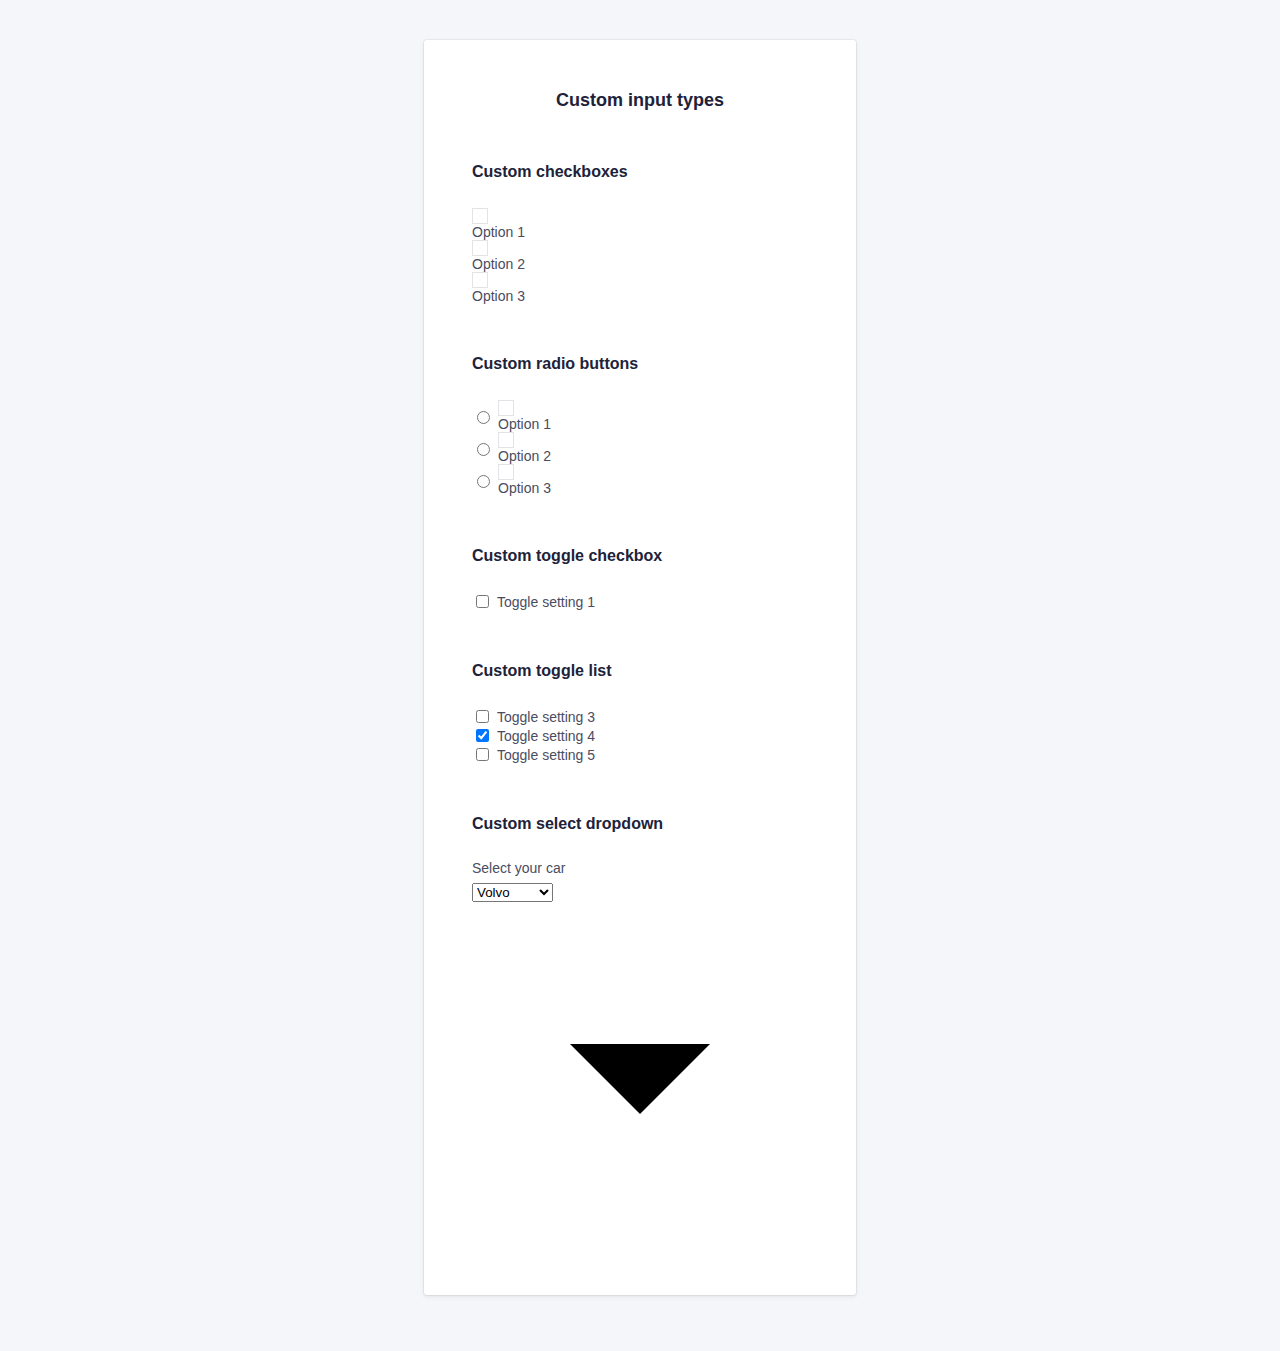
==== inputs.html @ 98e04f43 "gzr" ====
<!doctype html>
<html lang="en">
    <head>
        <meta charset="utf-8">
        <meta http-equiv="x-ua-compatible" content="ie=edge">
        <title>Blockport - Custom input types</title>
        <meta name="description" content="This is my HTML5 boilerplate.">
        <meta name="viewport" content="width=device-width, initial-scale=1.0">
        <meta name="msapplication-TileColor" content="#3385FF">
        <meta name="theme-color" content="#3385FF">

        <link rel="apple-touch-icon" sizes="180x180" href="apple-touch-icon.png">
        <link rel="icon" type="image/png" sizes="32x32" href="favicon-32x32.png">
        <link rel="icon" type="image/png" sizes="16x16" href="favicon-16x16.png">
        <link rel="manifest" href="site.webmanifest">
        <link rel="mask-icon" href="safari-pinned-tab.svg" color="#3385FF">

        <link rel="stylesheet" href="css/normalize.css">
        <link rel="stylesheet" href="css/screen.css">
        <script type="text/javascript">
            function togglePassword() {
                var passwordInput = document.querySelector(".js-password-input");

                if (passwordInput.type === "password") {
                    passwordInput.type = "text";
                } else {
                    passwordInput.type = "password";
                }
            }
        </script>
    </head>
    <body>
        <section class="o-row o-row--lg o-row--login o-row--beta">
            <div class="o-container u-max-width-xs">
                <form class="c-card" action="#">
                    <div class="c-card__body">
                        <h2 class="c-card__title">
                            Custom input types
                        </h2>
                        <div class="o-section">
                            <!-- Custom checkboxes -->
                            <h5>
                                Custom checkboxes
                            </h5>
                            <ul class="o-list c-option-list">
                                <li class="c-form-field c-form-field--option c-option-list__item">
                                    <input class=" o-hide-accessible c-option c-option--hidden" type="checkbox" id="checkbox1" checked>
                                    <label class="c-label c-label--option c-custom-option" for="checkbox1">
                                        <span class="c-custom-option__fake-input c-custom-option__fake-input--checkbox">
                                            <svg class="c-custom-option__symbol" xmlns="http://www.w3.org/2000/svg" viewBox="0 0 9 6.75">
                                                <path d="M4.75,9.5a1,1,0,0,1-.707-.293l-2.25-2.25A1,1,0,1,1,3.207,5.543L4.75,7.086,8.793,3.043a1,1,0,0,1,1.414,1.414l-4.75,4.75A1,1,0,0,1,4.75,9.5" transform="translate(-1.5 -2.75)"/>
                                            </svg>
                                        </span>
                                        Option 1
                                    </label>
                                </li>
                                <li class="c-form-field c-form-field--option c-option-list__item">
                                    <input class="o-hide-accessible c-option c-option--hidden" type="checkbox" id="checkbox2">
                                    <label class="c-label c-label--option c-custom-option" for="checkbox2">
                                        <span class="c-custom-option__fake-input c-custom-option__fake-input--checkbox">
                                            <svg class="c-custom-option__symbol" xmlns="http://www.w3.org/2000/svg" viewBox="0 0 9 6.75">
                                                <path d="M4.75,9.5a1,1,0,0,1-.707-.293l-2.25-2.25A1,1,0,1,1,3.207,5.543L4.75,7.086,8.793,3.043a1,1,0,0,1,1.414,1.414l-4.75,4.75A1,1,0,0,1,4.75,9.5" transform="translate(-1.5 -2.75)"/>
                                            </svg>
                                        </span>
                                        Option 2
                                    </label>
                                </li>
                                <li class="c-form-field c-form-field--option c-option-list__item">
                                    <input class="o-hide-accessible c-option c-option--hidden" type="checkbox" id="checkbox3">
                                    <label class="c-label c-label--option c-custom-option" for="checkbox3">
                                        <span class="c-custom-option__fake-input c-custom-option__fake-input--checkbox">
                                            <svg class="c-custom-option__symbol" xmlns="http://www.w3.org/2000/svg" viewBox="0 0 9 6.75">
                                                <path d="M4.75,9.5a1,1,0,0,1-.707-.293l-2.25-2.25A1,1,0,1,1,3.207,5.543L4.75,7.086,8.793,3.043a1,1,0,0,1,1.414,1.414l-4.75,4.75A1,1,0,0,1,4.75,9.5" transform="translate(-1.5 -2.75)"/>
                                            </svg>
                                        </span>
                                        Option 3
                                    </label>
                                </li>
                            </ul>
                        </div>
                        <div class="o-section">
                            <!-- Custom radio buttons -->
                            <h5>
                                Custom radio buttons
                            </h5>
                            <ul class="o-list c-option-list">
                                <li class="c-form-field c-form-field--option c-option-list__item">
                                    <input class="c-option c-option--hidden" type="radio" name="radios" id="radio1">
                                    <label class="c-label c-label--option c-custom-option" for="radio1">
                                        <span class="c-custom-option__fake-input c-custom-option__fake-input--radio">
                                            <span class="c-custom-option__symbol"></span>
                                        </span>
                                        Option 1
                                    </label>
                                </li>
                                <li class="c-form-field c-form-field--option c-option-list__item">
                                    <input class="c-option c-option--hidden" type="radio" name="radios" id="radio2">
                                    <label class="c-label c-label--option c-custom-option" for="radio2">
                                        <span class="c-custom-option__fake-input c-custom-option__fake-input--radio">
                                            <span class="c-custom-option__symbol"></span>
                                        </span>
                                        Option 2
                                    </label>
                                </li>
                                <li class="c-form-field c-form-field--option c-option-list__item">
                                    <input class="c-option c-option--hidden" type="radio" name="radios" id="radio3">
                                    <label class="c-label c-label--option c-custom-option" for="radio3">
                                        <span class="c-custom-option__fake-input c-custom-option__fake-input--radio">
                                            <span class="c-custom-option__symbol"></span>
                                        </span>
                                        Option 3
                                    </label>
                                </li>
                            </ul>
                        </div>
                        <div class="o-section">
                            <!-- Custom toggle checkboxes -->
                            <h5>
                                Custom toggle checkbox
                            </h5>
                            <p class="c-form-field c-form-field--option">
                                <input class="c-option c-option--hidden" type="checkbox" id="toggle1">
                                <label class="c-label c-label--option c-custom-toggle" for="toggle1">
                                    <span class="c-custom-toggle__fake-input">
                                    </span>
                                    Toggle setting 1
                                </label>
                            </p>
                        </div>
                        <div class="o-section">
                            <h5>
                                Custom toggle list
                            </h5>
                            <ul class="o-list c-toggle-list">
                                <li class="c-form-field c-form-field--option c-toggle-list__item">
                                    <input class="c-option c-option--hidden" type="checkbox" id="toggle3">
                                    <label class="c-label c-label--option c-custom-toggle c-custom-toggle--inverted" for="toggle3">
                                        <span class="c-custom-toggle__fake-input">
                                        </span>
                                        Toggle setting 3
                                    </label>
                                </li>
                                <li class="c-form-field c-form-field--option c-toggle-list__item">
                                    <input class="c-option c-option--hidden" type="checkbox" id="toggle4" checked>
                                    <label class="c-label c-label--option c-custom-toggle c-custom-toggle--inverted" for="toggle4">
                                        <span class="c-custom-toggle__fake-input">
                                        </span>
                                        Toggle setting 4
                                    </label>
                                </li>
                                <li class="c-form-field c-form-field--option c-toggle-list__item">
                                    <input class="c-option c-option--hidden" type="checkbox" id="toggle5">
                                    <label class="c-label c-label--option c-custom-toggle c-custom-toggle--inverted" for="toggle5">
                                        <span class="c-custom-toggle__fake-input">
                                        </span>
                                        Toggle setting 5
                                    </label>
                                </li>
                            </ul>
                        </div>
                        <div class="o-section">
                            <!-- Custom select -->
                            <h5>
                                Custom select dropdown
                            </h5>
                            <p class="c-form-field">
                                <label class="c-label" for="select1">
                                    Select your car
                                </label>
                                <span class="c-custom-select">
                                    <select class="c-custom-select__input" class="" name="select1" id="select1">
                                        <option value="volvo">Volvo</option>
                                        <option value="saab">Saab</option>
                                        <option value="mercedes">Mercedes</option>
                                        <option value="audi">Audi</option>
                                    </select>
                                    <svg class="c-custom-select__symbol" xmlns="http://www.w3.org/2000/svg" viewBox="0 0 24 24">
                                        <path d="M7,10l5,5,5-5Z"/>
                                    </svg>
                                </span>
                            </p>
                        </div>
                    </div>
                </form>
            </div>
        </section>
    </body>
</html>
---- css/screen.css ----
/*------------------------------------*\
#FONTS
\*------------------------------------*/

@font-face {
  font-family: 'Inter Web';
  font-weight: 400;
  src: url('../fonts/Inter-Regular.woff2') format('woff2');
}

@font-face {
  font-family: 'Inter Web';
  font-weight: 600;
  src: url('../fonts/Inter-SemiBold.woff2') format('woff2');
}

/*------------------------------------*\
#Variables
\*------------------------------------*/

:root {
  /* colors */
  --global-color-alpha-light: #4f95ff;
  --global-color-alpha: #3385ff;
  --global-color-alpha-dark: #2e77e6;
  --global-color-alpha-x-dark: #1b4186;
  --global-color-alpha-transparent: #3385ffbf;
  --global-color-alpha-x-transparent: #3385ff4d;

  --global-color-neutral-xxxx-light: #f5f6fa;
  --global-color-neutral-xxx-light: #e2e3e7;
  --global-color-neutral-xx-light: #caccd4;
  --global-color-neutral-x-light: #b5b6c0;
  --global-color-neutral-light: #a0a1ad;
  --global-color-neutral: #8b8c9a;
  --global-color-neutral-dark: #757787;
  --global-color-neutral-x-dark: #606274;
  --global-color-neutral-xx-dark: #4b4c60;
  --global-color-neutral-xxx-dark: #35374d;
  --global-color-neutral-xxxx-dark: #20223a;

  /* global input styles*/
  --global-input-backgroundColor: White;
  --global-input-color: var(--global-color-neutral-xxxx-dark);
  --global-input-borderColor: var(--global-color-neutral-xxx-light);
  --global-input-hover-borderColor: var(--global-color-neutral-xx-light);
  --global-input-focus-borderColor: var(--global-color-alpha);
  --global-input-focus-boxShadow: 0 0 0 3px var(--global-color-alpha-x-transparent);

  /* border stuff */
  --global-borderRadius: 3px;
  --global-borderWidth: 1px;

  /* transitions */
  --global-transitionTiming-alpha: 0.1s ease-out;

  /* Baseline settings */
  --global-baseline: 8px;
  --global-whitespace: calc(var(--global-baseline) * 3); /* = 24px */

  --global-whitespace-xs: calc(var(--global-baseline) / 2); /* = 4px */
  --global-whitespace-sm: calc(var(--global-baseline) * 1); /*  = 8px */
  --global-whitespace-md: calc(var(--global-baseline) * 2); /*  = 16px */
  --global-whitespace-lg: calc(var(--global-baseline) * 4); /*  = 32px */
  --global-whitespace-xl: calc(var(--global-whitespace) * 2); /*  = 48px */
  --global-whitespace-xxl: calc(var(--global-whitespace) * 3); /*  = 72px */
}

/*------------------------------------*\
#GENERIC
\*------------------------------------*/

/*
    Generic: Page
    ---
    Global page styles + universal box-sizing:
*/

html {
  font-size: 16px;
  line-height: 1.5;
  font-family: 'Inter Web', Helvetica, arial, sans-serif;
  color: var(--global-color-neutral-xxxx-dark);
  background-color: var(--global-color-neutral-xxxx-light);
  box-sizing: border-box;
  -webkit-font-smoothing: antialiased;
  -moz-osx-font-smoothing: grayscale;
}

*,
*:before,
*:after {
  box-sizing: inherit;
}

/*
* Remove text-shadow in selection highlight:
* https://twitter.com/miketaylr/status/12228805301
*
* Customize the background color to match your design.
*/

::-moz-selection {
  background: var(--global-color-alpha);
  color: white;
  text-shadow: none;
}

::selection {
  background: var(--global-color-alpha);
  color: white;
  text-shadow: none;
}

/*------------------------------------*\
#Elements
\*------------------------------------*/

/*
Elements: Images
---
Default markup for images to make them responsive
*/

img {
  max-width: 100%;
  vertical-align: top;
}

/*
    Elements: typography
    ---
    Default markup for typographic elements
*/

h1,
h2,
h3 {
  font-weight: 700;
}

h1 {
  font-size: 36px;
  line-height: calc(var(--global-baseline) * 6);
  margin: 0 0 var(--global-whitespace);
}

h2 {
  font-size: 32px;
  line-height: calc(var(--global-baseline) * 5);
  margin: 0 0 var(--global-whitespace);
}

h3 {
  font-size: 26px;
  line-height: calc(var(--global-baseline) * 4);
  margin: 0 0 var(--global-whitespace);
}

h4,
h5,
h6 {
  font-size: 16px;
  font-weight: 600;
  line-height: calc(var(--global-baseline) * 3);
  margin: 0 0 var(--global-whitespace);
}

p,
ol,
ul,
dl,
table,
address,
figure {
  margin: 0 0 var(--global-whitespace);
}

ul,
ol {
  padding-left: var(--global-whitespace);
}

li ul,
li ol {
  margin-bottom: 0;
}

blockquote {
  font-style: normal;
  font-size: 23px;
  line-height: calc(var(--global-baseline) * 6);
  margin: 0 0 var(--global-whitespace);
}

blockquote * {
  font-size: inherit;
  line-height: inherit;
}

figcaption {
  font-weight: 400;
  font-size: 12px;
  line-height: calc(var(--global-baseline) * 2);
  margin-top: var(--global-whitespace-xxs);
}

hr {
  border: 0;
  height: var(--global-borderWidth);
  background: LightGrey;
  margin: 0 0 var(--global-whitespace);
}

a,
a:visited {
  transition: all var(--global-transitionTiming-alpha);
  color: var(--global-color-alpha);
  outline-color: var(--global-link-BoxShadowColor);
  outline-width: medium;
  outline-offset: 2px;
}

a:hover,
a:focus {
  color: var(--global-color-alpha-light);
}

a:active {
  color: var(--global-color-alpha-dark);
}

label,
input {
  display: block;
}

input::placeholder {
  color: var(--global-color-neutral-x-light);
}

/*------------------------------------*\
#OBJECTS
\*------------------------------------*/

/*
    Objects: Row
    ---
    Creates a horizontal row that stretches the viewport and adds padding around children
*/

.o-row {
  position: relative;
  padding: var(--global-whitespace) var(--global-whitespace) 0;
}

.o-row--login {
  min-height: 100vh;
  display: -webkit-flex;
  display: -ms-flex;
  display: flex;
  -ms-align-items: center;
  align-items: center;
}

/* size modifiers */

.o-row--lg {
  padding-top: var(--global-whitespace-lg);
  padding-bottom: var(--global-whitespace);
}

@media (min-width: 768px) {
  .o-row {
    padding-left: var(--global-whitespace-lg);
    padding-right: var(--global-whitespace-lg);
  }
}

/*
    Objects: Container
    ---
    Creates a horizontal container that sets de global max-width
*/

.o-container {
  margin-left: auto;
  margin-right: auto;
  max-width: 79.5em; /* 79.5 * 16px = 1272 */
  width: 100%;
}

/*
    Objects: section
    ---
    Creates vertical whitespace between adjacent sections inside a row
*/

.o-section {
  position: relative;
}

.o-section + .o-section {
  padding-top: var(--global-whitespace);
}

@media (min-width: 768px) {
  .o-section--lg + .o-section--lg,
  .o-section--xl + .o-section--xl {
    padding-top: var(--global-whitespace-lg);
  }
}

@media (min-width: 992px) {
  .o-section--xl + .o-section--xl {
    padding-top: var(--global-whitespace-xxl);
  }
}

/*
    Objects: Layout
    ---
    The layout object provides us with a column-style layout system. This object
    contains the basic structural elements, but classes should be complemented
    with width utilities
*/

.o-layout {
  display: -webkit-flex;
  display: -ms-flexbox;
  display: flex;
  flex-wrap: wrap;
}

.o-layout__item {
  width: 100%;
}

/* gutter modifiers, these affect o-layout__item too */

.o-layout--gutter {
  margin: 0 -12px;
}

.o-layout--gutter > .o-layout__item {
  padding: 0 12px;
}

.o-layout--gutter-sm {
  margin: 0 -6px;
}

.o-layout--gutter-sm > .o-layout__item {
  padding: 0 6px;
}

.o-layout--gutter-lg {
  margin: 0 calc(var(--global-whitespace) * -1);
}

.o-layout--gutter-lg > .o-layout__item {
  padding: 0 var(--global-whitespace);
}

.o-layout--gutter-xl {
  margin: 0 calc(var(--global-whitespace-lg) * -1);
}

.o-layout--gutter-xl > .o-layout__item {
  padding: 0 var(--global-whitespace-lg);
}

/* reverse horizontal row modifier */

.o-layout--row-reverse {
  flex-direction: row-reverse;
}

/* Horizontal alignment modifiers*/

.o-layout--justify-start {
  justify-content: flex-start;
}

.o-layout--justify-end {
  justify-content: flex-end;
}

.o-layout--justify-center {
  justify-content: center;
}

.o-layout--justify-space-around {
  justify-content: space-around;
}

.o-layout--justify-space-evenly {
  justify-content: space-evenly;
}

.o-layout--justify-space-between {
  justify-content: space-between;
}

/* Vertical alignment modifiers */

.o-layout--align-start {
  align-items: flex-start;
}

.o-layout--align-end {
  align-items: flex-end;
}

.o-layout--align-center {
  align-items: center;
}

.o-layout--align-baseline {
  align-items: baseline;
}

/* Vertical alignment modifiers that only work if there is one than one flex item */

.o-layout--align-content-start {
  align-content: start;
}

.o-layout--align-content-end {
  align-content: end;
}

.o-layout--align-content-center {
  align-content: center;
}

.o-layout--align-content-space-around {
  align-content: space-around;
}

.o-layout--align-content-space-between {
  align-content: space-between;
}

/*
    Objects: List
    ---
    Small reusable object to remove default list styling from lists
*/

.o-list {
  list-style: none;
  padding: 0;
}

/*
    Object: Button reset
    ---
    Small button reset object
*/

.o-button-reset {
  border: none;
  margin: 0;
  padding: 0;
  width: auto;
  overflow: visible;
  background: transparent;

  /* inherit font & color from ancestor */
  color: inherit;
  font: inherit;

  /* Normalize `line-height`. Cannot be changed from `normal` in Firefox 4+. */
  line-height: normal;

  /* Corrects font smoothing for webkit */
  -webkit-font-smoothing: inherit;
  -moz-osx-font-smoothing: inherit;

  /* Corrects inability to style clickable `input` types in iOS */
  -webkit-appearance: none;
}

/*
    Object: Hide accessible
    ---
    Accessibly hide any element
*/

.o-hide-accessible {
  position: absolute;
  width: 1px;
  height: 1px;
  padding: 0;
  margin: -1px;
  overflow: hidden;
  clip: rect(0, 0, 0, 0);
  border: 0;
}

/*------------------------------------*\
#COMPONENTS
\*------------------------------------*/

/*
    Component: Logo
    ---
    Website main logo
*/

.c-logo {
  height: var(--global-whitespace);
  display: flex;
  align-items: center;
  justify-content: center;
  margin-bottom: var(--global-whitespace-lg);
}

.c-logo__symbol {
  height: 100%;
}

.c-logo__path--1 {
  fill: var(--global-color-neutral-xxxx-dark);
}

.c-logo__path--2 {
  fill: var(--global-color-alpha);
}

.c-logo__path--3 {
  fill: var(--color-alpha-x-dark);
}

/*
    Component: Card
    ---
    Card with box shadow
*/

.c-card {
  background-color: White;
  margin-bottom: var(--global-whitespace);
  border-radius: var(--global-borderRadius);
  box-shadow: 0 0 0 var(--global-borderWidth) rgba(0, 0, 0, 0.05), 0 2px 4px rgba(0, 0, 0, 0.075);
  overflow: hidden;
}

/* Add padding to child for more flexibility */
.c-card__body,
.c-card__footer {
  padding: var(--global-whitespace);
}

.c-card__footer {
  text-align: center;
  border-top: var(--global-borderWidth) solid var(--global-color-neutral-xxx-light);
}

.c-card__title {
  text-align: center;
  font-size: 18px;
  line-height: calc(var(--global-baseline) * 3);
  font-weight: 600;
}

/* This allows c-card__body and __footer to have equal padding everywhere */

.c-card__body > *:last-child,
.c-card__footer > *:last-child,
.c-card__body > *:last-child > *:last-child,
.c-card__footer > *:last-child > *:last-child {
  margin-bottom: 0;
}

@media (min-width: 27em) {
  .c-card__body {
    padding: var(--global-whitespace-xl);
  }

  .c-card__title {
    margin-bottom: var(--global-whitespace-xl);
  }
}

/*
    Component: Forms
    ---
    Everything form related here
*/

.c-form-field--option {
  display: -webkit-flex;
  display: -ms-flex;
  display: flex;
  -ms-align-items: center;
  align-items: center;
}

/*
    Component: Input
    ---
    Class to put on all input="text" like form inputs
*/

.c-input {
  -webkit-appearance: none;
  -moz-appearance: none;
  appearance: none;
  width: 100%;
  border: var(--global-borderWidth) solid var(--global-input-borderColor);
  border-radius: var(--global-borderRadius);
  color: var(--global-input-color);
  background-color: var(--global-input-backgroundColor);
  font-family: inherit;
  font-size: 16px;
  line-height: calc(var(--global-baseline) * 3);
  padding: calc(var(--global-baseline) * 1.5 - var(--global-borderWidth)) var(--global-whitespace-md);
  outline: none;
  transition: border var(--global-transition-timing-alpha);
}

.c-input:hover {
  border-color: var(--global-input-hover-borderColor);
}

.c-input:focus,
.c-input:active {
  border-color: var(--global-input-hover-borderColor);
  box-shadow: 0 0 0 3px var(--global-input-focus-boxShadow);
}

/* option input for checkboxes and radio buttons */

.c-option {
  margin-right: var(--global-whitespace-sm);
}

/*
    Component: Label
    ---
    Class to put on all form labels
*/

.c-label {
  margin-bottom: 0;
  font-size: 14px;
  padding-bottom: var(--global-whitespace-xs);
  line-height: calc(var(--global-baseline) * 2);
  color: var(--global-color-neutral-xx-dark);
}

.c-label--option {
  padding-bottom: 0;
}

/*
    Component: Button
    ---
    Class to put on form buttons or
*/

.c-button {
  font-size: 16px;
  font-weight: 700;
  border-radius: var(--global-borderRadius);
  border: var(--global-borderWidth) solid var(--global-color-alpha-dark);
  background-color: var(--global-color-alpha);
  color: #fff;
  padding: calc(var(--global-baseline) * 1.5 - var(--global-borderWidth)) var(--global-whitespace-md);
  line-height: calc(var(--global-baseline) * 3);
  width: 100%;
  outline: none;
  transition: all var(--global-transition-timing-alpha);
}

.c-button:hover {
  background-color: var(--global-color-alpha-light);
}

.c-button:focus {
  box-shadow: 0 0 0 3px var(--global-color-alpha-x-transparent);
}

.c-button:active {
  background-color: var(--global-color-alpha-dark);
  box-shadow: none;
}

.c-option--hidden:checked + .c-custom-option .c-custom-option__symbol {
}
.c-custom-option__fake-input {
  display: flex;
  height: calc(var(--global-baseline) * 2);
  width: calc(var(--global-baseline) * 2);
  border: var(--global-borderWidth) solid var(--global-input-borderColor);
  margin-right: var(--global-whitespace-sm);
}
.c-custom-option__fake-input--checkbox .c-custom-option__symbol {
  opacity: 0;
}
.c-custom-option__fake-input--radio .c-custom-option__symbol {
}

/*------------------------------------*\
#UTILITIES
\*------------------------------------*/

/*
    Utilities: color
    ---
    Utility classes to put specific colors onto elements
*/

.u-color-neutral {
  color: var(--global-color-neutral);
}

.u-color-neutral-dark {
  color: var(--global-color-neutral-dark);
}

/*
    Utilities: spacing
    ---
    Utility classes to put specific margins and paddings onto elements
*/

.u-pt-clear {
  padding-top: 0 !important;
}

.u-mb-clear {
  margin-bottom: 0 !important;
}

.u-mb-xs {
  margin-bottom: var(--global-whitespace-xs) !important;
}

.u-mb-sm {
  margin-bottom: var(--global-whitespace-sm) !important;
}

.u-mb-md {
  margin-bottom: var(--global-whitespace-md) !important;
}

.u-mb-lg {
  margin-bottom: var(--global-whitespace-lg) !important;
}

.u-mb-xl {
  margin-bottom: var(--global-whitespace-xl) !important;
}

.u-mb-xl {
  margin-bottom: var(--global-whitespace-xl) !important;
}

/*
    Utilities: max-width
    ---
    Utility classes to put specific max widths onto elements
*/

.u-max-width-xs {
  max-width: 27em !important;
}

.u-max-width-sm {
  max-width: 39em !important;
}

.u-max-width-md {
  max-width: 50em !important;
}

.u-max-width-lg {
  max-width: 63.5em !important;
}

.u-max-width-none {
  max-width: none !important;
}

/*
    Utilities: align
    ---
    Utility classes align text or components
*/

.u-align-text-center {
  text-align: center;
}

.u-align-center {
  margin: 0 auto;
}

/*
    Utilities: text
    Utility classes to create smaller or bigger test
*/

.u-text-sm {
  font-size: 14px;
}

/*
    Utility: Widths
    ---
    Utility classes to put specific widths onto elements
    Will be mostly used on o-layout__item
*/

.u-width-auto {
  width: auto !important;
}

.u-1-of-2 {
  width: 50% !important;
}

.u-1-of-3 {
  width: 33.3333333333% !important;
}

.u-2-of-3 {
  width: 66.6666666667% !important;
}

.u-1-of-4 {
  width: 25% !important;
}

.u-3-of-4 {
  width: 75% !important;
}

.u-1-of-5 {
  width: 20% !important;
}

.u-2-of-5 {
  width: 40% !important;
}

.u-3-of-5 {
  width: 60% !important;
}

.u-4-of-5 {
  width: 80% !important;
}

.u-1-of-6 {
  width: 16.6666666667% !important;
}

.u-5-of-6 {
  width: 83.3333333333% !important;
}

@media (min-width: 576px) {
  .u-1-of-2-bp1 {
    width: 50% !important;
  }
  .u-1-of-3-bp1 {
    width: 33.3333333333% !important;
  }
  .u-2-of-3-bp1 {
    width: 66.6666666667% !important;
  }
  .u-1-of-4-bp1 {
    width: 25% !important;
  }
  .u-3-of-4-bp1 {
    width: 75% !important;
  }
  .u-1-of-5-bp1 {
    width: 20% !important;
  }
  .u-2-of-5-bp1 {
    width: 40% !important;
  }
  .u-3-of-5-bp1 {
    width: 60% !important;
  }
  .u-4-of-5-bp1 {
    width: 80% !important;
  }
  .u-1-of-6-bp1 {
    width: 16.6666666667% !important;
  }
  .u-5-of-6-bp1 {
    width: 83.3333333333% !important;
  }
}

@media (min-width: 768px) {
  .u-1-of-2-bp2 {
    width: 50% !important;
  }
  .u-1-of-3-bp2 {
    width: 33.3333333333% !important;
  }
  .u-2-of-3-bp2 {
    width: 66.6666666667% !important;
  }
  .u-1-of-4-bp2 {
    width: 25% !important;
  }
  .u-3-of-4-bp2 {
    width: 75% !important;
  }
  .u-1-of-5-bp2 {
    width: 20% !important;
  }
  .u-2-of-5-bp2 {
    width: 40% !important;
  }
  .u-3-of-5-bp2 {
    width: 60% !important;
  }
  .u-4-of-5-bp2 {
    width: 80% !important;
  }
  .u-1-of-6-bp2 {
    width: 16.6666666667% !important;
  }
  .u-5-of-6-bp2 {
    width: 83.3333333333% !important;
  }
}

@media (min-width: 992px) {
  .u-1-of-2-bp3 {
    width: 50% !important;
  }
  .u-1-of-3-bp3 {
    width: 33.3333333333% !important;
  }
  .u-2-of-3-bp3 {
    width: 66.6666666667% !important;
  }
  .u-1-of-4-bp3 {
    width: 25% !important;
  }
  .u-3-of-4-bp3 {
    width: 75% !important;
  }
  .u-1-of-5-bp3 {
    width: 20% !important;
  }
  .u-2-of-5-bp3 {
    width: 40% !important;
  }
  .u-3-of-5-bp3 {
    width: 60% !important;
  }
  .u-4-of-5-bp3 {
    width: 80% !important;
  }
  .u-1-of-6-bp3 {
    width: 16.6666666667% !important;
  }
  .u-5-of-6-bp3 {
    width: 83.3333333333% !important;
  }
}

@media (min-width: 1200px) {
  .u-1-of-2-bp4 {
    width: 50% !important;
  }
  .u-1-of-3-bp4 {
    width: 33.3333333333% !important;
  }
  .u-2-of-3-bp4 {
    width: 66.6666666667% !important;
  }
  .u-1-of-4-bp4 {
    width: 25% !important;
  }
  .u-3-of-4-bp4 {
    width: 75% !important;
  }
  .u-1-of-5-bp4 {
    width: 20% !important;
  }
  .u-2-of-5-bp4 {
    width: 40% !important;
  }
  .u-3-of-5-bp4 {
    width: 60% !important;
  }
  .u-4-of-5-bp4 {
    width: 80% !important;
  }
  .u-1-of-6-bp4 {
    width: 16.6666666667% !important;
  }
  .u-5-of-6-bp4 {
    width: 83.3333333333% !important;
  }
}

/*------------------------------------*\
#MEDIA
\*------------------------------------*/

/*
    Media Queries
    ---
    EXAMPLE Media Queries for Responsive Design.
    These examples override the primary ('mobile first') styles.
    USE THEM INLINE!
*/

/* Extra small devices (portrait phones, less than 576px)
No media query since this is the default in mobile first design
*/

/* Small devices (landscape phones, 576px and up)
@media (min-width: 576px) {}
*/

/* Medium devices (tablets, 768px and up)
@media (min-width: 768px) {}
*/

/* Large devices (landscape tablets, desktops, 992px and up)
@media (min-width: 992px) {}
*/

/* Extra large devices (large desktops, 1200px and up)
@media (min-width: 1200px) {}
*/

/*
    Print styles.
    ---
    Inlined to avoid the additional HTTP request:
    http://www.phpied.com/delay-loading-your-print-css/
*/

@media print {
  *,
  *:before,
  *:after {
    background: transparent !important;
    color: #000 !important;
    /* Black prints faster:
        http://www.sanbeiji.com/archives/953 */
    box-shadow: none !important;
    text-shadow: none !important;
  }
  a,
  a:visited {
    text-decoration: underline;
  }
  a[href]:after {
    content: ' (' attr(href) ')';
  }
  abbr[title]:after {
    content: ' (' attr(title) ')';
  }
  /*
    * Don't show links that are fragment identifiers,
    * or use the `javascript:` pseudo protocol
    */
  a[href^='#']:after,
  a[href^='javascript:']:after {
    content: '';
  }
  pre {
    white-space: pre-wrap !important;
  }
  pre,
  blockquote {
    border: 1px solid #999;
    page-break-inside: avoid;
  }
  /*
    * Printing Tables:
    * http://css-discuss.incutio.com/wiki/Printing_Tables
    */
  thead {
    display: table-header-group;
  }
  tr,
  img {
    page-break-inside: avoid;
  }
  p,
  h2,
  h3 {
    orphans: 3;
    widows: 3;
  }
  h2,
  h3 {
    page-break-after: avoid;
  }
}
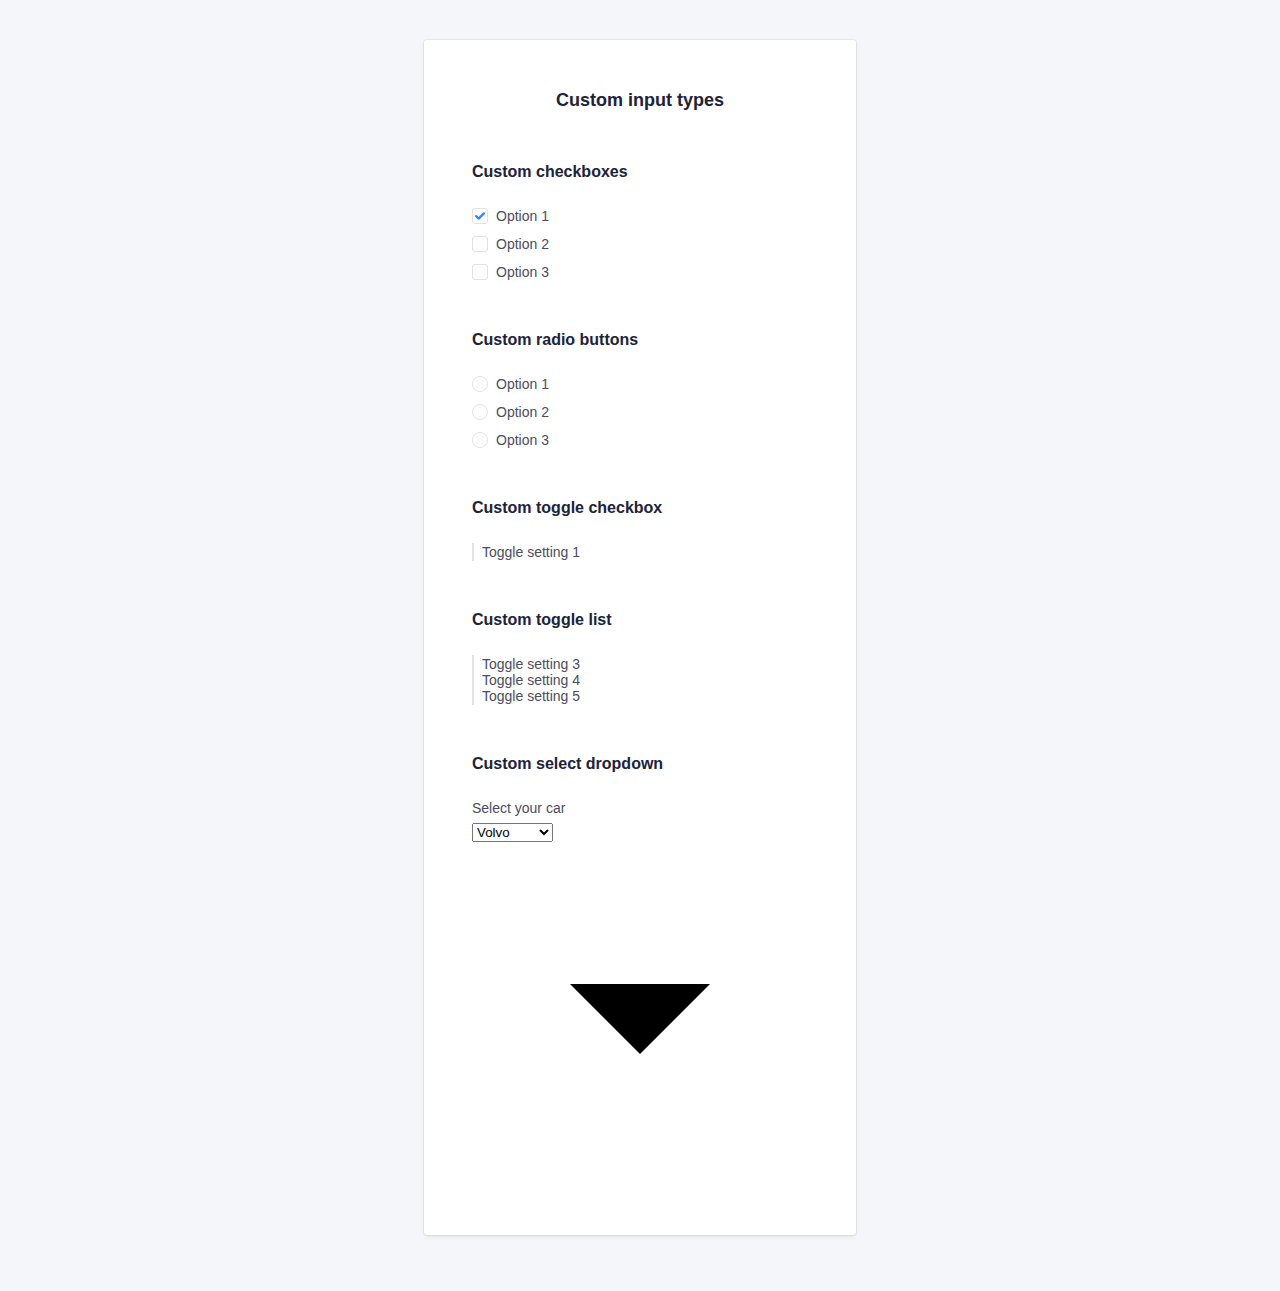
==== commit b3f942c5: "sdgn," ====
--- a/inputs.html
+++ b/inputs.html
@@ -85,7 +85,7 @@
                             </h5>
                             <ul class="o-list c-option-list">
                                 <li class="c-form-field c-form-field--option c-option-list__item">
-                                    <input class="c-option c-option--hidden" type="radio" name="radios" id="radio1">
+                                    <input class="o-hide-accessible c-option c-option--hidden" type="radio" name="radios" id="radio1">
                                     <label class="c-label c-label--option c-custom-option" for="radio1">
                                         <span class="c-custom-option__fake-input c-custom-option__fake-input--radio">
                                             <span class="c-custom-option__symbol"></span>
@@ -94,7 +94,7 @@
                                     </label>
                                 </li>
                                 <li class="c-form-field c-form-field--option c-option-list__item">
-                                    <input class="c-option c-option--hidden" type="radio" name="radios" id="radio2">
+                                    <input class="o-hide-accessible c-option c-option--hidden" type="radio" name="radios" id="radio2">
                                     <label class="c-label c-label--option c-custom-option" for="radio2">
                                         <span class="c-custom-option__fake-input c-custom-option__fake-input--radio">
                                             <span class="c-custom-option__symbol"></span>
@@ -103,7 +103,7 @@
                                     </label>
                                 </li>
                                 <li class="c-form-field c-form-field--option c-option-list__item">
-                                    <input class="c-option c-option--hidden" type="radio" name="radios" id="radio3">
+                                    <input class="o-hide-accessible c-option c-option--hidden" type="radio" name="radios" id="radio3">
                                     <label class="c-label c-label--option c-custom-option" for="radio3">
                                         <span class="c-custom-option__fake-input c-custom-option__fake-input--radio">
                                             <span class="c-custom-option__symbol"></span>
@@ -119,7 +119,7 @@
                                 Custom toggle checkbox
                             </h5>
                             <p class="c-form-field c-form-field--option">
-                                <input class="c-option c-option--hidden" type="checkbox" id="toggle1">
+                                <input class="o-hide-accessible  c-option c-option--hidden" type="checkbox" id="toggle1">
                                 <label class="c-label c-label--option c-custom-toggle" for="toggle1">
                                     <span class="c-custom-toggle__fake-input">
                                     </span>
@@ -133,7 +133,7 @@
                             </h5>
                             <ul class="o-list c-toggle-list">
                                 <li class="c-form-field c-form-field--option c-toggle-list__item">
-                                    <input class="c-option c-option--hidden" type="checkbox" id="toggle3">
+                                    <input class="o-hide-accessible c-option c-option--hidden" type="checkbox" id="toggle3">
                                     <label class="c-label c-label--option c-custom-toggle c-custom-toggle--inverted" for="toggle3">
                                         <span class="c-custom-toggle__fake-input">
                                         </span>
@@ -141,7 +141,7 @@
                                     </label>
                                 </li>
                                 <li class="c-form-field c-form-field--option c-toggle-list__item">
-                                    <input class="c-option c-option--hidden" type="checkbox" id="toggle4" checked>
+                                    <input class="o-hide-accessible c-option c-option--hidden" type="checkbox" id="toggle4" checked>
                                     <label class="c-label c-label--option c-custom-toggle c-custom-toggle--inverted" for="toggle4">
                                         <span class="c-custom-toggle__fake-input">
                                         </span>
@@ -149,7 +149,7 @@
                                     </label>
                                 </li>
                                 <li class="c-form-field c-form-field--option c-toggle-list__item">
-                                    <input class="c-option c-option--hidden" type="checkbox" id="toggle5">
+                                    <input class="o-hide-accessible c-option c-option--hidden" type="checkbox" id="toggle5">
                                     <label class="c-label c-label--option c-custom-toggle c-custom-toggle--inverted" for="toggle5">
                                         <span class="c-custom-toggle__fake-input">
                                         </span>
--- a/css/screen.css
+++ b/css/screen.css
@@ -655,6 +655,9 @@
   padding-bottom: 0;
 }
 
+.c-option-list__item {
+  margin-bottom: calc(var(--global-baseline)/2*3);
+}
 /*
     Component: Button
     ---
@@ -688,19 +691,63 @@
   box-shadow: none;
 }
 
-.c-option--hidden:checked + .c-custom-option .c-custom-option__symbol {
-}
+.c-custom-option {
+  display: flex;
+  align-items: center;
+}
+
 .c-custom-option__fake-input {
   display: flex;
+  align-items: center;
+  justify-content: center;
   height: calc(var(--global-baseline) * 2);
   width: calc(var(--global-baseline) * 2);
   border: var(--global-borderWidth) solid var(--global-input-borderColor);
   margin-right: var(--global-whitespace-sm);
+  transition: all var(--global-transitionTiming-alpha);
+}
+.c-custom-option__fake-input--checkbox {
+  border-radius: var(--global-borderRadius);
+}
+.c-custom-option__fake-input--radio {
+  border-radius: 100%;
 }
 .c-custom-option__fake-input--checkbox .c-custom-option__symbol {
+  /* opacity: 0; */
+  width: 10px;
+  height: 10px;
+  fill: var(--global-color-alpha);
+}
+
+.c-custom-option__fake-input--radio .c-custom-option__symbol {
+  /* opacity: 1; */
+  width: 6px;
+  height: 6px;
+  background-color: var(--global-color-alpha);
+  border-radius: 100%;
+}
+.c-custom-option__symbol {
   opacity: 0;
-}
-.c-custom-option__fake-input--radio .c-custom-option__symbol {
+  transform: scale(0.5);
+  transition: all var(--global-transitionTiming-alpha);
+}
+.c-option--hidden:checked + .c-custom-option .c-custom-option__symbol {
+  opacity: 1;
+  transform: none;
+}
+
+.c-option--hidden:focus + .c-custom-option .c-custom-option__fake-input,
+.c-option--hidden:active + .c-custom-option .c-custom-option__fake-input {
+  border-color: var(--global-input-borderColor);
+  box-shadow: var(--global-input-focus-boxShadow);
+}
+
+.c-custom-toggle__fake-input{
+    width: 48px;
+    height: 24px;
+    border: var(--global-borderWidth) solid var(--global-input-borderColor);
+    margin-right: var(--global-whitespace-sm);
+
 }
 
 /*------------------------------------*\
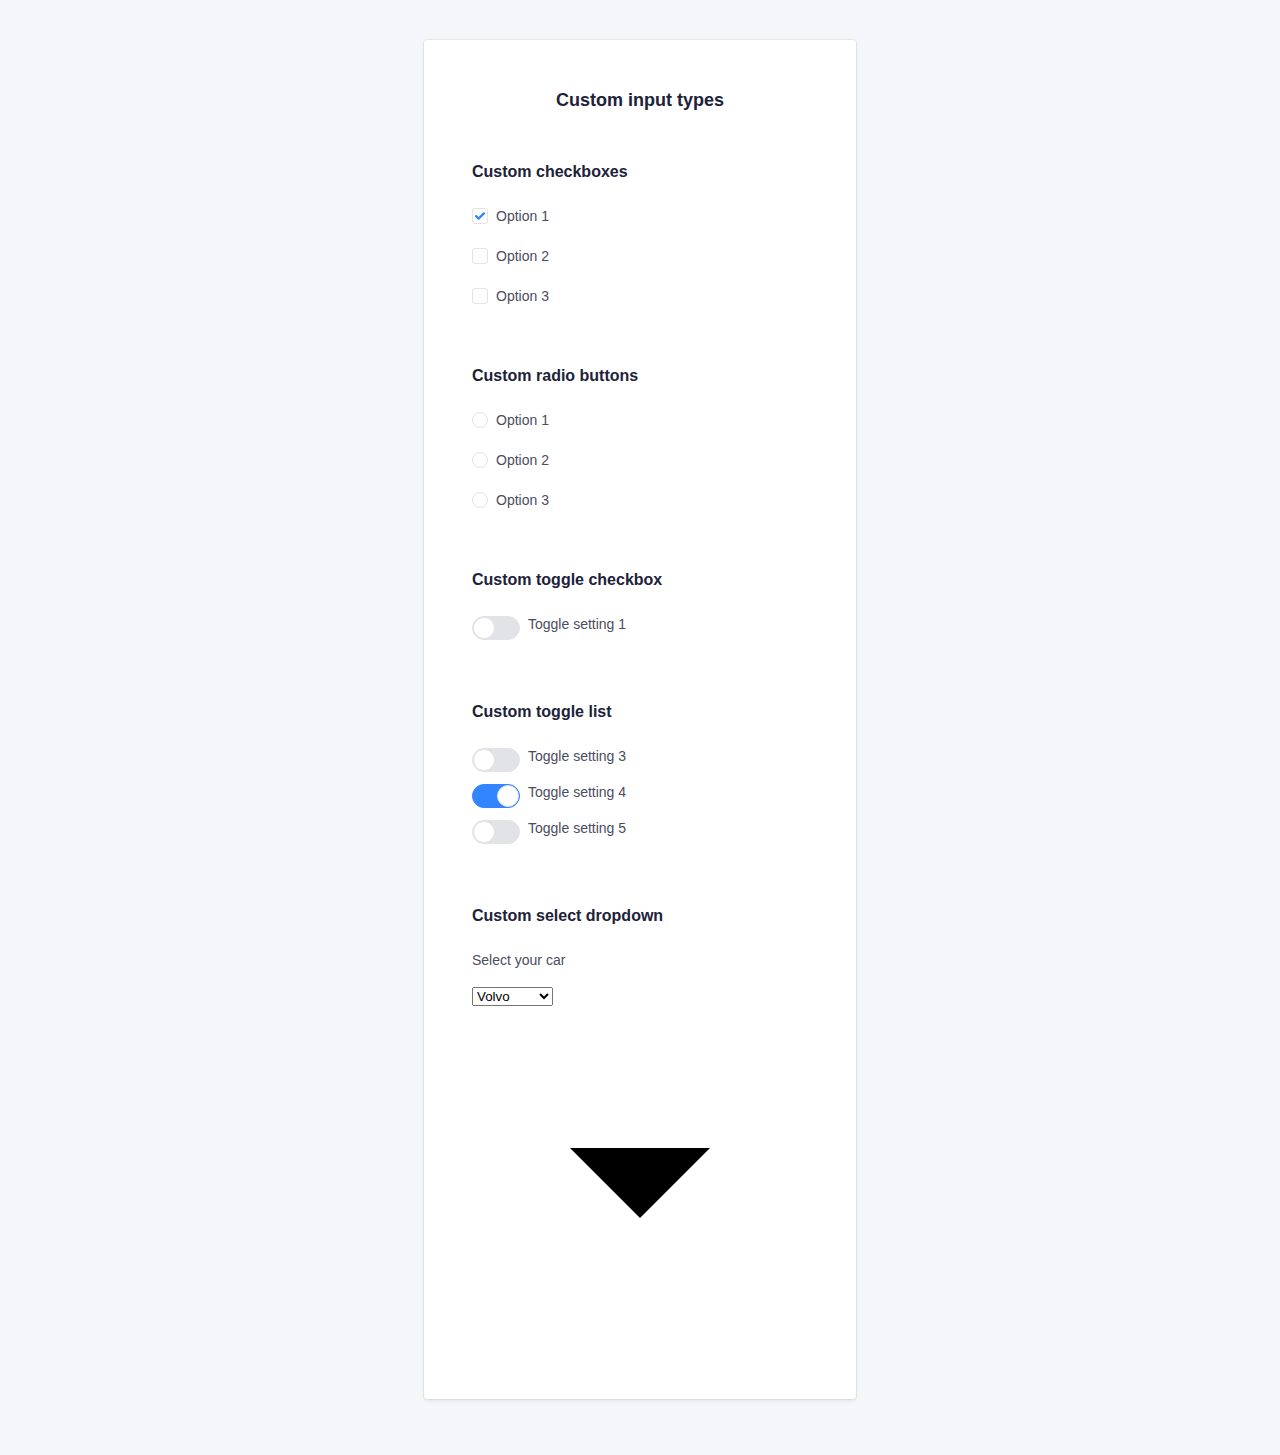
==== commit 57fe3c84: "azgn" ====
--- a/inputs.html
+++ b/inputs.html
@@ -121,7 +121,8 @@
                             <p class="c-form-field c-form-field--option">
                                 <input class="o-hide-accessible  c-option c-option--hidden" type="checkbox" id="toggle1">
                                 <label class="c-label c-label--option c-custom-toggle" for="toggle1">
-                                    <span class="c-custom-toggle__fake-input">
+                                    <span class="c-custom-toggle__fake-input"> 
+                                        
                                     </span>
                                     Toggle setting 1
                                 </label>
@@ -134,15 +135,16 @@
                             <ul class="o-list c-toggle-list">
                                 <li class="c-form-field c-form-field--option c-toggle-list__item">
                                     <input class="o-hide-accessible c-option c-option--hidden" type="checkbox" id="toggle3">
-                                    <label class="c-label c-label--option c-custom-toggle c-custom-toggle--inverted" for="toggle3">
+                                    <label class="c-label c-label--option c-custom-toggle c-custom-toggle--inverted " for="toggle3">
                                         <span class="c-custom-toggle__fake-input">
+                                            
                                         </span>
                                         Toggle setting 3
                                     </label>
                                 </li>
                                 <li class="c-form-field c-form-field--option c-toggle-list__item">
                                     <input class="o-hide-accessible c-option c-option--hidden" type="checkbox" id="toggle4" checked>
-                                    <label class="c-label c-label--option c-custom-toggle c-custom-toggle--inverted" for="toggle4">
+                                    <label class="c-label c-label--option c-custom-toggle c-custom-toggle--inverted " for="toggle4">
                                         <span class="c-custom-toggle__fake-input">
                                         </span>
                                         Toggle setting 4
@@ -150,7 +152,7 @@
                                 </li>
                                 <li class="c-form-field c-form-field--option c-toggle-list__item">
                                     <input class="o-hide-accessible c-option c-option--hidden" type="checkbox" id="toggle5">
-                                    <label class="c-label c-label--option c-custom-toggle c-custom-toggle--inverted" for="toggle5">
+                                    <label class="c-label c-label--option c-custom-toggle c-custom-toggle--inverted " for="toggle5">
                                         <span class="c-custom-toggle__fake-input">
                                         </span>
                                         Toggle setting 5
--- a/css/screen.css
+++ b/css/screen.css
@@ -649,6 +649,8 @@
   padding-bottom: var(--global-whitespace-xs);
   line-height: calc(var(--global-baseline) * 2);
   color: var(--global-color-neutral-xx-dark);
+  display: flex;
+  margin-bottom: calc(var(--global-baseline) / 2 * 3);
 }
 
 .c-label--option {
@@ -656,7 +658,7 @@
 }
 
 .c-option-list__item {
-  margin-bottom: calc(var(--global-baseline)/2*3);
+  margin-bottom: calc(var(--global-baseline) / 2 * 3);
 }
 /*
     Component: Button
@@ -742,15 +744,49 @@
   box-shadow: var(--global-input-focus-boxShadow);
 }
 
-.c-custom-toggle__fake-input{
-    width: 48px;
-    height: 24px;
-    border: var(--global-borderWidth) solid var(--global-input-borderColor);
-    margin-right: var(--global-whitespace-sm);
-
-}
-
-/*------------------------------------*\
+.c-custom-toggle__fake-input {
+  width: 48px;
+  height: 24px;
+  display: flex;
+  border-radius: 24px;
+  border: var(--global-borderWidth) solid var(--global-input-borderColor);
+  margin-right: var(--global-whitespace-sm);
+  transition: all var(--global-transitionTiming-alpha);
+  background-color: var(--global-color-neutral-xxx-light);
+  opacity: 1;
+}
+.c-custom-toggle__fake-input::after {
+  content: '';
+  width: 22px;
+  height: 22px;
+  border-radius: 22px;
+  display: block;
+  border: var(--global-borderWidth) solid var(--global-input-borderColor);
+  transition: all var(--global-transitionTiming-alpha);
+  background-color: white;
+}
+.c-custom-toggle__fake-input:hover {
+  border-color: var(--global-color-alpha);
+  box-shadow: var(--global-input-focus-boxShadow);
+}
+.c-option--hidden:checked + .c-custom-toggle .c-custom-toggle__fake-input {
+  border-color: var(--global-color-alpha);
+  background-color: var(--global-color-alpha);
+}
+
+.c-option--hidden:checked + .c-custom-toggle .c-custom-toggle__fake-input::after {
+  transform: translateX(24px);
+}
+
+.c-option--hidden:active + .c-custom-toggle .c-custom-toggle__fake-input::after {
+  width: 26px;
+}
+
+.c-option--hidden:active:checked + .c-custom-toggle .c-custom-toggle__fake-input::after {
+  margin-left: -4px;
+}
+
+/*----------------------------------*\
 #UTILITIES
 \*------------------------------------*/
 
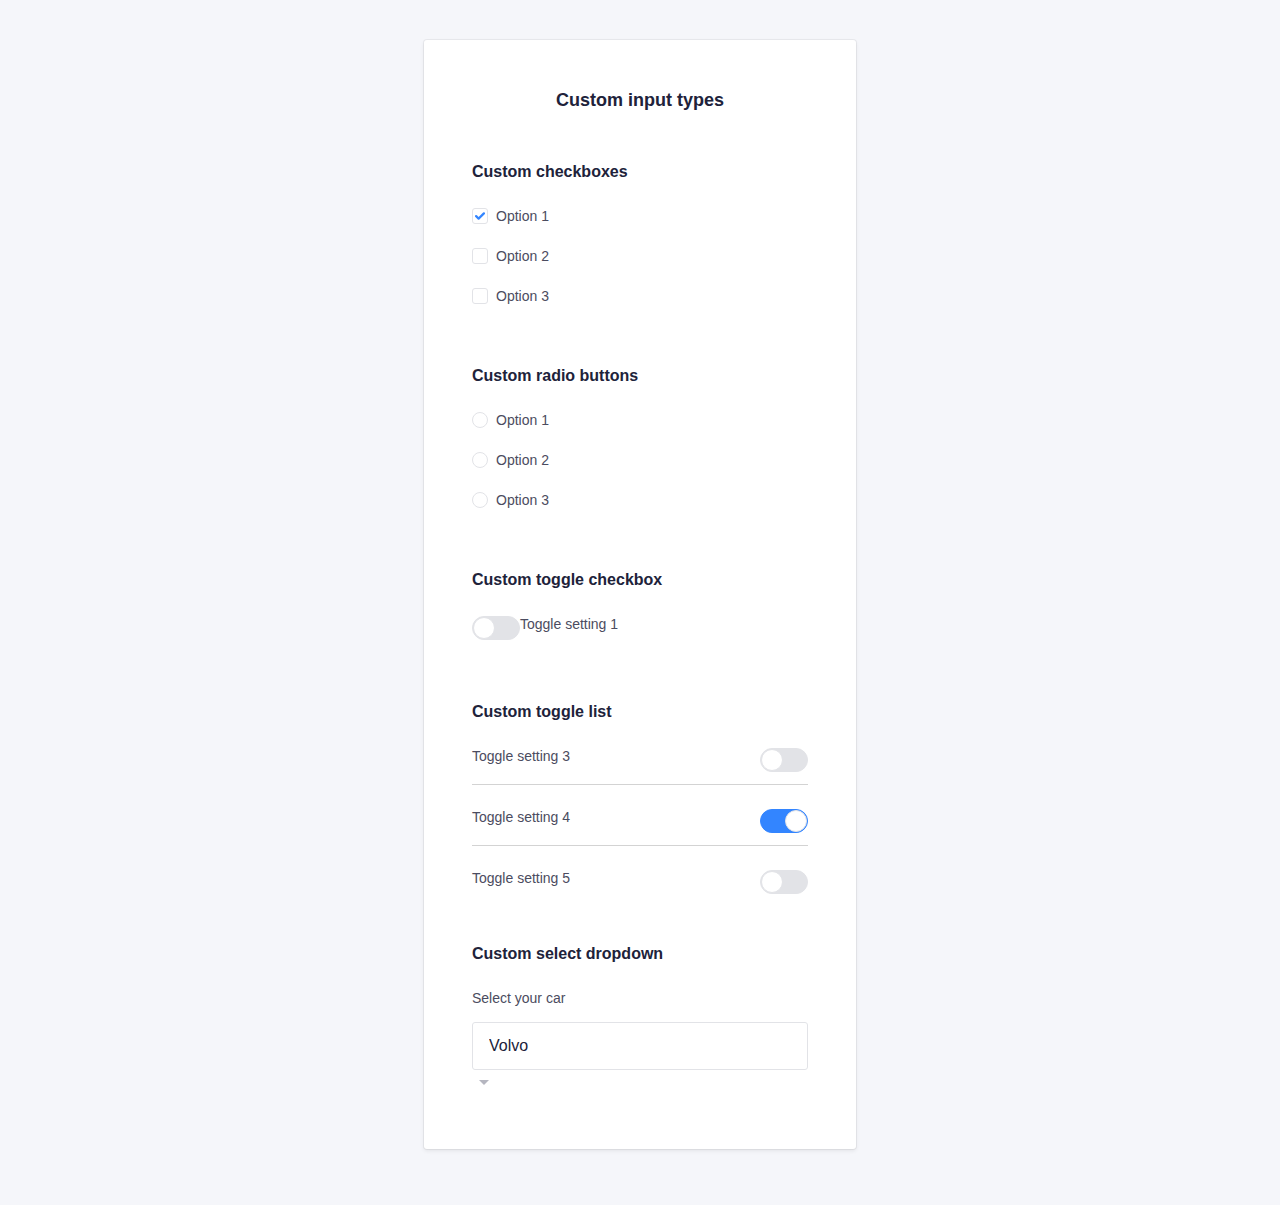
==== commit 8e54cde3: "gfhgj" ====
--- a/inputs.html
+++ b/inputs.html
@@ -128,31 +128,34 @@
                                 </label>
                             </p>
                         </div>
-                        <div class="o-section">
+                        <div class="o-section ">
                             <h5>
                                 Custom toggle list
                             </h5>
-                            <ul class="o-list c-toggle-list">
+                            <ul class="o-list c-option-list__item ">
                                 <li class="c-form-field c-form-field--option c-toggle-list__item">
-                                    <input class="o-hide-accessible c-option c-option--hidden" type="checkbox" id="toggle3">
-                                    <label class="c-label c-label--option c-custom-toggle c-custom-toggle--inverted " for="toggle3">
-                                        <span class="c-custom-toggle__fake-input">
+                                    <input class="o-hide-accessible c-option c-option--hidden " type="checkbox" id="toggle3">
+                                    <label class=" c-label c-label--option c-custom-toggle c-custom-toggle__label--inverted" for="toggle3">
+                                        <span class="c-custom-toggle__fake-input ">
                                             
                                         </span>
                                         Toggle setting 3
                                     </label>
+                                    
                                 </li>
+                                <hr>
                                 <li class="c-form-field c-form-field--option c-toggle-list__item">
                                     <input class="o-hide-accessible c-option c-option--hidden" type="checkbox" id="toggle4" checked>
-                                    <label class="c-label c-label--option c-custom-toggle c-custom-toggle--inverted " for="toggle4">
+                                    <label class="c-label c-label--option c-custom-toggle c-custom-toggle__label--inverted " for="toggle4">
                                         <span class="c-custom-toggle__fake-input">
                                         </span>
                                         Toggle setting 4
                                     </label>
                                 </li>
+                                <hr>
                                 <li class="c-form-field c-form-field--option c-toggle-list__item">
                                     <input class="o-hide-accessible c-option c-option--hidden" type="checkbox" id="toggle5">
-                                    <label class="c-label c-label--option c-custom-toggle c-custom-toggle--inverted " for="toggle5">
+                                    <label class="c-label c-label--option c-custom-toggle c-custom-toggle__label--inverted " for="toggle5">
                                         <span class="c-custom-toggle__fake-input">
                                         </span>
                                         Toggle setting 5
@@ -170,7 +173,7 @@
                                     Select your car
                                 </label>
                                 <span class="c-custom-select">
-                                    <select class="c-custom-select__input" class="" name="select1" id="select1">
+                                    <select class="c-input c-custom-select__input" class="" name="select1" id="select1">
                                         <option value="volvo">Volvo</option>
                                         <option value="saab">Saab</option>
                                         <option value="mercedes">Mercedes</option>
--- a/css/screen.css
+++ b/css/screen.css
@@ -753,14 +753,14 @@
   margin-right: var(--global-whitespace-sm);
   transition: all var(--global-transitionTiming-alpha);
   background-color: var(--global-color-neutral-xxx-light);
-  opacity: 1;
+  margin-right: 0px;
 }
 .c-custom-toggle__fake-input::after {
   content: '';
   width: 22px;
   height: 22px;
   border-radius: 22px;
-  display: block;
+  display: flex;
   border: var(--global-borderWidth) solid var(--global-input-borderColor);
   transition: all var(--global-transitionTiming-alpha);
   background-color: white;
@@ -784,6 +784,17 @@
 
 .c-option--hidden:active:checked + .c-custom-toggle .c-custom-toggle__fake-input::after {
   margin-left: -4px;
+}
+
+.c-custom-toggle__label--inverted {
+  flex-direction: row-reverse;
+  justify-content: space-between;
+  width: 100%;
+}
+.c-custom-select__symbol{
+  width: 24px;
+  height: 24px;
+  fill: #b5b6c0;
 }
 
 /*----------------------------------*\
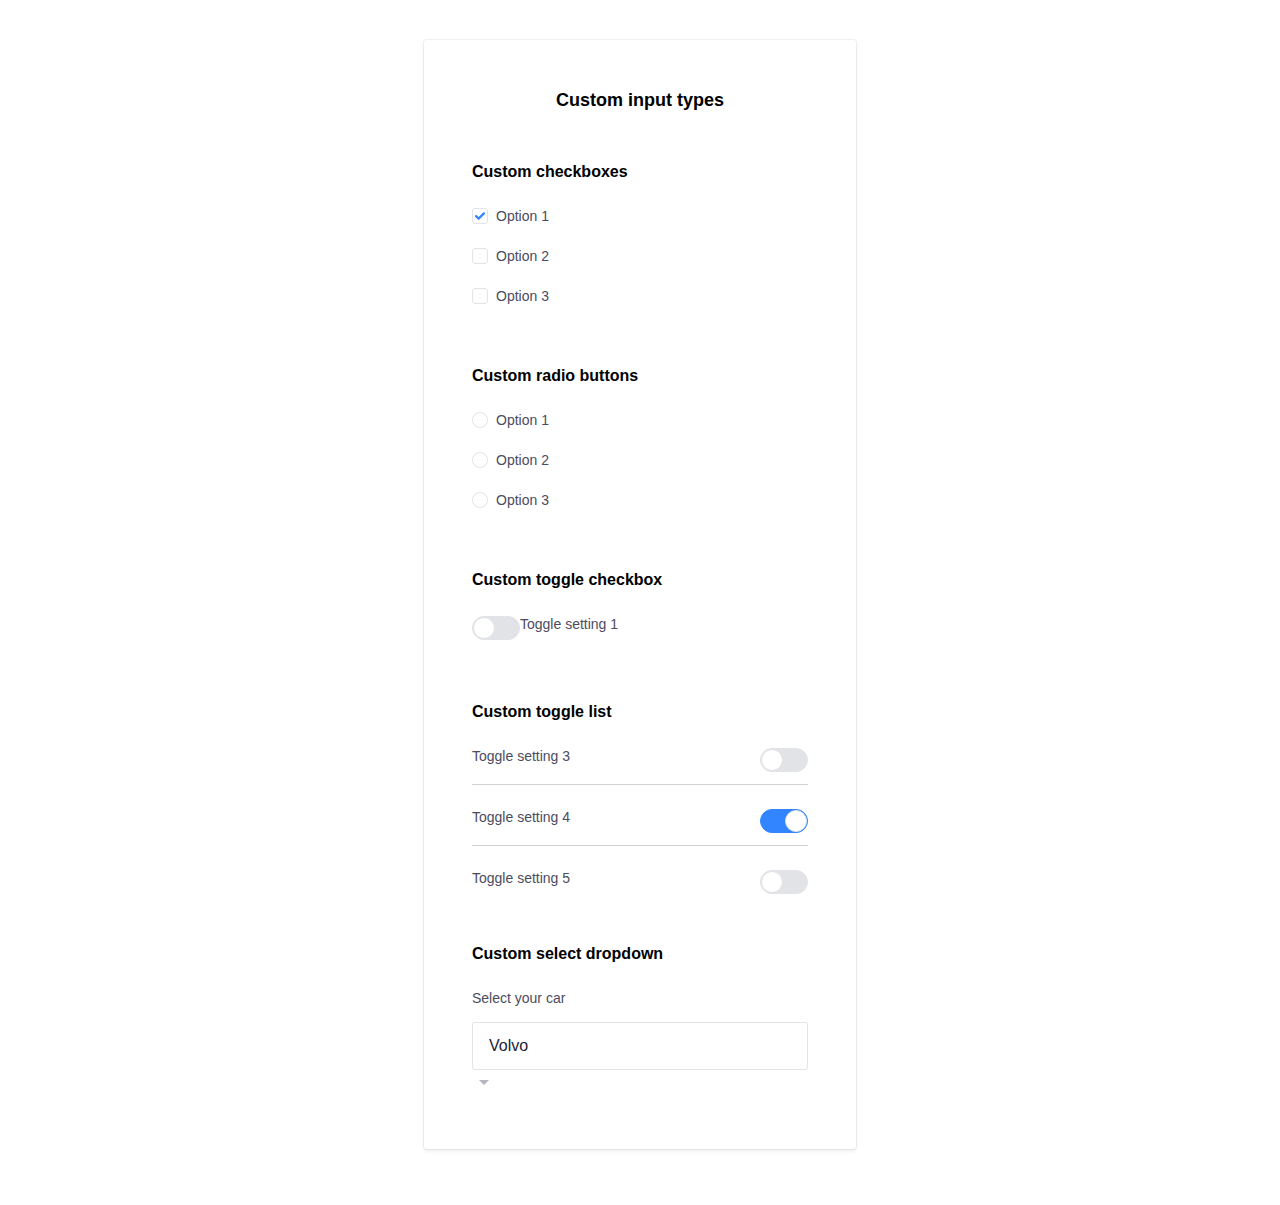
==== commit 744173be: "added files" ====
--- a/inputs.html
+++ b/inputs.html
@@ -1,193 +1,172 @@
-<!doctype html>
+<!DOCTYPE html>
 <html lang="en">
-    <head>
-        <meta charset="utf-8">
-        <meta http-equiv="x-ua-compatible" content="ie=edge">
-        <title>Blockport - Custom input types</title>
-        <meta name="description" content="This is my HTML5 boilerplate.">
-        <meta name="viewport" content="width=device-width, initial-scale=1.0">
-        <meta name="msapplication-TileColor" content="#3385FF">
-        <meta name="theme-color" content="#3385FF">
+  <head>
+    <meta charset="utf-8" />
+    <meta http-equiv="x-ua-compatible" content="ie=edge" />
+    <title>Blockport - Custom input types</title>
+    <meta name="description" content="This is my HTML5 boilerplate." />
+    <meta name="viewport" content="width=device-width, initial-scale=1.0" />
+    <meta name="msapplication-TileColor" content="#3385FF" />
+    <meta name="theme-color" content="#3385FF" />
 
-        <link rel="apple-touch-icon" sizes="180x180" href="apple-touch-icon.png">
-        <link rel="icon" type="image/png" sizes="32x32" href="favicon-32x32.png">
-        <link rel="icon" type="image/png" sizes="16x16" href="favicon-16x16.png">
-        <link rel="manifest" href="site.webmanifest">
-        <link rel="mask-icon" href="safari-pinned-tab.svg" color="#3385FF">
+    <link rel="apple-touch-icon" sizes="180x180" href="apple-touch-icon.png" />
+    <link rel="icon" type="image/png" sizes="32x32" href="favicon-32x32.png" />
+    <link rel="icon" type="image/png" sizes="16x16" href="favicon-16x16.png" />
+    <link rel="manifest" href="site.webmanifest" />
+    <link rel="mask-icon" href="safari-pinned-tab.svg" color="#3385FF" />
 
-        <link rel="stylesheet" href="css/normalize.css">
-        <link rel="stylesheet" href="css/screen.css">
-        <script type="text/javascript">
-            function togglePassword() {
-                var passwordInput = document.querySelector(".js-password-input");
+    <link rel="stylesheet" href="css/normalize.css" />
+    <link rel="stylesheet" href="css/screen.css" />
+    <script type="text/javascript">
+      function togglePassword() {
+        var passwordInput = document.querySelector('.js-password-input');
 
-                if (passwordInput.type === "password") {
-                    passwordInput.type = "text";
-                } else {
-                    passwordInput.type = "password";
-                }
-            }
-        </script>
-    </head>
-    <body>
-        <section class="o-row o-row--lg o-row--login o-row--beta">
-            <div class="o-container u-max-width-xs">
-                <form class="c-card" action="#">
-                    <div class="c-card__body">
-                        <h2 class="c-card__title">
-                            Custom input types
-                        </h2>
-                        <div class="o-section">
-                            <!-- Custom checkboxes -->
-                            <h5>
-                                Custom checkboxes
-                            </h5>
-                            <ul class="o-list c-option-list">
-                                <li class="c-form-field c-form-field--option c-option-list__item">
-                                    <input class=" o-hide-accessible c-option c-option--hidden" type="checkbox" id="checkbox1" checked>
-                                    <label class="c-label c-label--option c-custom-option" for="checkbox1">
-                                        <span class="c-custom-option__fake-input c-custom-option__fake-input--checkbox">
-                                            <svg class="c-custom-option__symbol" xmlns="http://www.w3.org/2000/svg" viewBox="0 0 9 6.75">
-                                                <path d="M4.75,9.5a1,1,0,0,1-.707-.293l-2.25-2.25A1,1,0,1,1,3.207,5.543L4.75,7.086,8.793,3.043a1,1,0,0,1,1.414,1.414l-4.75,4.75A1,1,0,0,1,4.75,9.5" transform="translate(-1.5 -2.75)"/>
-                                            </svg>
-                                        </span>
-                                        Option 1
-                                    </label>
-                                </li>
-                                <li class="c-form-field c-form-field--option c-option-list__item">
-                                    <input class="o-hide-accessible c-option c-option--hidden" type="checkbox" id="checkbox2">
-                                    <label class="c-label c-label--option c-custom-option" for="checkbox2">
-                                        <span class="c-custom-option__fake-input c-custom-option__fake-input--checkbox">
-                                            <svg class="c-custom-option__symbol" xmlns="http://www.w3.org/2000/svg" viewBox="0 0 9 6.75">
-                                                <path d="M4.75,9.5a1,1,0,0,1-.707-.293l-2.25-2.25A1,1,0,1,1,3.207,5.543L4.75,7.086,8.793,3.043a1,1,0,0,1,1.414,1.414l-4.75,4.75A1,1,0,0,1,4.75,9.5" transform="translate(-1.5 -2.75)"/>
-                                            </svg>
-                                        </span>
-                                        Option 2
-                                    </label>
-                                </li>
-                                <li class="c-form-field c-form-field--option c-option-list__item">
-                                    <input class="o-hide-accessible c-option c-option--hidden" type="checkbox" id="checkbox3">
-                                    <label class="c-label c-label--option c-custom-option" for="checkbox3">
-                                        <span class="c-custom-option__fake-input c-custom-option__fake-input--checkbox">
-                                            <svg class="c-custom-option__symbol" xmlns="http://www.w3.org/2000/svg" viewBox="0 0 9 6.75">
-                                                <path d="M4.75,9.5a1,1,0,0,1-.707-.293l-2.25-2.25A1,1,0,1,1,3.207,5.543L4.75,7.086,8.793,3.043a1,1,0,0,1,1.414,1.414l-4.75,4.75A1,1,0,0,1,4.75,9.5" transform="translate(-1.5 -2.75)"/>
-                                            </svg>
-                                        </span>
-                                        Option 3
-                                    </label>
-                                </li>
-                            </ul>
-                        </div>
-                        <div class="o-section">
-                            <!-- Custom radio buttons -->
-                            <h5>
-                                Custom radio buttons
-                            </h5>
-                            <ul class="o-list c-option-list">
-                                <li class="c-form-field c-form-field--option c-option-list__item">
-                                    <input class="o-hide-accessible c-option c-option--hidden" type="radio" name="radios" id="radio1">
-                                    <label class="c-label c-label--option c-custom-option" for="radio1">
-                                        <span class="c-custom-option__fake-input c-custom-option__fake-input--radio">
-                                            <span class="c-custom-option__symbol"></span>
-                                        </span>
-                                        Option 1
-                                    </label>
-                                </li>
-                                <li class="c-form-field c-form-field--option c-option-list__item">
-                                    <input class="o-hide-accessible c-option c-option--hidden" type="radio" name="radios" id="radio2">
-                                    <label class="c-label c-label--option c-custom-option" for="radio2">
-                                        <span class="c-custom-option__fake-input c-custom-option__fake-input--radio">
-                                            <span class="c-custom-option__symbol"></span>
-                                        </span>
-                                        Option 2
-                                    </label>
-                                </li>
-                                <li class="c-form-field c-form-field--option c-option-list__item">
-                                    <input class="o-hide-accessible c-option c-option--hidden" type="radio" name="radios" id="radio3">
-                                    <label class="c-label c-label--option c-custom-option" for="radio3">
-                                        <span class="c-custom-option__fake-input c-custom-option__fake-input--radio">
-                                            <span class="c-custom-option__symbol"></span>
-                                        </span>
-                                        Option 3
-                                    </label>
-                                </li>
-                            </ul>
-                        </div>
-                        <div class="o-section">
-                            <!-- Custom toggle checkboxes -->
-                            <h5>
-                                Custom toggle checkbox
-                            </h5>
-                            <p class="c-form-field c-form-field--option">
-                                <input class="o-hide-accessible  c-option c-option--hidden" type="checkbox" id="toggle1">
-                                <label class="c-label c-label--option c-custom-toggle" for="toggle1">
-                                    <span class="c-custom-toggle__fake-input"> 
-                                        
-                                    </span>
-                                    Toggle setting 1
-                                </label>
-                            </p>
-                        </div>
-                        <div class="o-section ">
-                            <h5>
-                                Custom toggle list
-                            </h5>
-                            <ul class="o-list c-option-list__item ">
-                                <li class="c-form-field c-form-field--option c-toggle-list__item">
-                                    <input class="o-hide-accessible c-option c-option--hidden " type="checkbox" id="toggle3">
-                                    <label class=" c-label c-label--option c-custom-toggle c-custom-toggle__label--inverted" for="toggle3">
-                                        <span class="c-custom-toggle__fake-input ">
-                                            
-                                        </span>
-                                        Toggle setting 3
-                                    </label>
-                                    
-                                </li>
-                                <hr>
-                                <li class="c-form-field c-form-field--option c-toggle-list__item">
-                                    <input class="o-hide-accessible c-option c-option--hidden" type="checkbox" id="toggle4" checked>
-                                    <label class="c-label c-label--option c-custom-toggle c-custom-toggle__label--inverted " for="toggle4">
-                                        <span class="c-custom-toggle__fake-input">
-                                        </span>
-                                        Toggle setting 4
-                                    </label>
-                                </li>
-                                <hr>
-                                <li class="c-form-field c-form-field--option c-toggle-list__item">
-                                    <input class="o-hide-accessible c-option c-option--hidden" type="checkbox" id="toggle5">
-                                    <label class="c-label c-label--option c-custom-toggle c-custom-toggle__label--inverted " for="toggle5">
-                                        <span class="c-custom-toggle__fake-input">
-                                        </span>
-                                        Toggle setting 5
-                                    </label>
-                                </li>
-                            </ul>
-                        </div>
-                        <div class="o-section">
-                            <!-- Custom select -->
-                            <h5>
-                                Custom select dropdown
-                            </h5>
-                            <p class="c-form-field">
-                                <label class="c-label" for="select1">
-                                    Select your car
-                                </label>
-                                <span class="c-custom-select">
-                                    <select class="c-input c-custom-select__input" class="" name="select1" id="select1">
-                                        <option value="volvo">Volvo</option>
-                                        <option value="saab">Saab</option>
-                                        <option value="mercedes">Mercedes</option>
-                                        <option value="audi">Audi</option>
-                                    </select>
-                                    <svg class="c-custom-select__symbol" xmlns="http://www.w3.org/2000/svg" viewBox="0 0 24 24">
-                                        <path d="M7,10l5,5,5-5Z"/>
-                                    </svg>
-                                </span>
-                            </p>
-                        </div>
-                    </div>
-                </form>
+        if (passwordInput.type === 'password') {
+          passwordInput.type = 'text';
+        } else {
+          passwordInput.type = 'password';
+        }
+      }
+    </script>
+  </head>
+  <body>
+    <section class="o-row o-row--lg o-row--login o-row--beta">
+      <div class="o-container u-max-width-xs">
+        <form class="c-card" action="#">
+          <div class="c-card__body">
+            <h2 class="c-card__title">Custom input types</h2>
+            <div class="o-section">
+              <!-- Custom checkboxes -->
+              <h5>Custom checkboxes</h5>
+              <ul class="o-list c-option-list">
+                <li class="c-form-field c-form-field--option c-option-list__item">
+                  <input class="o-hide-accessible c-option c-option--hidden" type="checkbox" id="checkbox1" checked />
+                  <label class="c-label c-label--option c-custom-option" for="checkbox1">
+                    <span class="c-custom-option__fake-input c-custom-option__fake-input--checkbox">
+                      <svg class="c-custom-option__symbol" xmlns="http://www.w3.org/2000/svg" viewBox="0 0 9 6.75">
+                        <path d="M4.75,9.5a1,1,0,0,1-.707-.293l-2.25-2.25A1,1,0,1,1,3.207,5.543L4.75,7.086,8.793,3.043a1,1,0,0,1,1.414,1.414l-4.75,4.75A1,1,0,0,1,4.75,9.5" transform="translate(-1.5 -2.75)" />
+                      </svg>
+                    </span>
+                    Option 1
+                  </label>
+                </li>
+                <li class="c-form-field c-form-field--option c-option-list__item">
+                  <input class="o-hide-accessible c-option c-option--hidden" type="checkbox" id="checkbox2" />
+                  <label class="c-label c-label--option c-custom-option" for="checkbox2">
+                    <span class="c-custom-option__fake-input c-custom-option__fake-input--checkbox">
+                      <svg class="c-custom-option__symbol" xmlns="http://www.w3.org/2000/svg" viewBox="0 0 9 6.75">
+                        <path d="M4.75,9.5a1,1,0,0,1-.707-.293l-2.25-2.25A1,1,0,1,1,3.207,5.543L4.75,7.086,8.793,3.043a1,1,0,0,1,1.414,1.414l-4.75,4.75A1,1,0,0,1,4.75,9.5" transform="translate(-1.5 -2.75)" />
+                      </svg>
+                    </span>
+                    Option 2
+                  </label>
+                </li>
+                <li class="c-form-field c-form-field--option c-option-list__item">
+                  <input class="o-hide-accessible c-option c-option--hidden" type="checkbox" id="checkbox3" />
+                  <label class="c-label c-label--option c-custom-option" for="checkbox3">
+                    <span class="c-custom-option__fake-input c-custom-option__fake-input--checkbox">
+                      <svg class="c-custom-option__symbol" xmlns="http://www.w3.org/2000/svg" viewBox="0 0 9 6.75">
+                        <path d="M4.75,9.5a1,1,0,0,1-.707-.293l-2.25-2.25A1,1,0,1,1,3.207,5.543L4.75,7.086,8.793,3.043a1,1,0,0,1,1.414,1.414l-4.75,4.75A1,1,0,0,1,4.75,9.5" transform="translate(-1.5 -2.75)" />
+                      </svg>
+                    </span>
+                    Option 3
+                  </label>
+                </li>
+              </ul>
             </div>
-        </section>
-    </body>
+            <div class="o-section">
+              <!-- Custom radio buttons -->
+              <h5>Custom radio buttons</h5>
+              <ul class="o-list c-option-list">
+                <li class="c-form-field c-form-field--option c-option-list__item">
+                  <input class="o-hide-accessible c-option c-option--hidden" type="radio" name="radios" id="radio1" />
+                  <label class="c-label c-label--option c-custom-option" for="radio1">
+                    <span class="c-custom-option__fake-input c-custom-option__fake-input--radio">
+                      <span class="c-custom-option__symbol"></span>
+                    </span>
+                    Option 1
+                  </label>
+                </li>
+                <li class="c-form-field c-form-field--option c-option-list__item">
+                  <input class="o-hide-accessible c-option c-option--hidden" type="radio" name="radios" id="radio2" />
+                  <label class="c-label c-label--option c-custom-option" for="radio2">
+                    <span class="c-custom-option__fake-input c-custom-option__fake-input--radio">
+                      <span class="c-custom-option__symbol"></span>
+                    </span>
+                    Option 2
+                  </label>
+                </li>
+                <li class="c-form-field c-form-field--option c-option-list__item">
+                  <input class="o-hide-accessible c-option c-option--hidden" type="radio" name="radios" id="radio3" />
+                  <label class="c-label c-label--option c-custom-option" for="radio3">
+                    <span class="c-custom-option__fake-input c-custom-option__fake-input--radio">
+                      <span class="c-custom-option__symbol"></span>
+                    </span>
+                    Option 3
+                  </label>
+                </li>
+              </ul>
+            </div>
+            <div class="o-section">
+              <!-- Custom toggle checkboxes -->
+              <h5>Custom toggle checkbox</h5>
+              <p class="c-form-field c-form-field--option">
+                <input class="o-hide-accessible c-option c-option--hidden" type="checkbox" id="toggle1" />
+                <label class="c-label c-label--option c-custom-toggle" for="toggle1">
+                  <span class="c-custom-toggle__fake-input"> </span>
+                  Toggle setting 1
+                </label>
+              </p>
+            </div>
+            <div class="o-section">
+              <h5>Custom toggle list</h5>
+              <ul class="o-list c-option-list__item">
+                <li class="c-form-field c-form-field--option c-toggle-list__item">
+                  <input class="o-hide-accessible c-option c-option--hidden" type="checkbox" id="toggle3" />
+                  <label class="c-label c-label--option c-custom-toggle c-custom-toggle__label--inverted" for="toggle3">
+                    <span class="c-custom-toggle__fake-input"> </span>
+                    Toggle setting 3
+                  </label>
+                </li>
+                <hr />
+                <li class="c-form-field c-form-field--option c-toggle-list__item">
+                  <input class="o-hide-accessible c-option c-option--hidden" type="checkbox" id="toggle4" checked />
+                  <label class="c-label c-label--option c-custom-toggle c-custom-toggle__label--inverted" for="toggle4">
+                    <span class="c-custom-toggle__fake-input"> </span>
+                    Toggle setting 4
+                  </label>
+                </li>
+                <hr />
+                <li class="c-form-field c-form-field--option c-toggle-list__item">
+                  <input class="o-hide-accessible c-option c-option--hidden" type="checkbox" id="toggle5" />
+                  <label class="c-label c-label--option c-custom-toggle c-custom-toggle__label--inverted" for="toggle5">
+                    <span class="c-custom-toggle__fake-input"> </span>
+                    Toggle setting 5
+                  </label>
+                </li>
+              </ul>
+            </div>
+            <div class="o-section">
+              <!-- Custom select -->
+              <h5>Custom select dropdown</h5>
+              <p class="c-form-field">
+                <label class="c-label" for="select1"> Select your car </label>
+                <span class="c-custom-select">
+                  <select class="c-input c-custom-select__input" class="" name="select1" id="select1">
+                    <option value="volvo">Volvo</option>
+                    <option value="saab">Saab</option>
+                    <option value="mercedes">Mercedes</option>
+                    <option value="audi">Audi</option>
+                  </select>
+                  <svg class="c-custom-select__symbol" xmlns="http://www.w3.org/2000/svg" viewBox="0 0 24 24">
+                    <path d="M7,10l5,5,5-5Z" />
+                  </svg>
+                </span>
+              </p>
+            </div>
+          </div>
+        </form>
+      </div>
+    </section>
+  </body>
 </html>
--- a/css/screen.css
+++ b/css/screen.css
@@ -20,6 +20,8 @@
 
 :root {
   /* colors */
+  --global-page-color: var(--color-neutral-xxxx-dark);
+  --global-page-backgroundColor: var(--color-neutral-xxxx-light);
   --global-color-alpha-light: #4f95ff;
   --global-color-alpha: #3385ff;
   --global-color-alpha-dark: #2e77e6;
@@ -80,11 +82,17 @@
   font-size: 16px;
   line-height: 1.5;
   font-family: 'Inter Web', Helvetica, arial, sans-serif;
-  color: var(--global-color-neutral-xxxx-dark);
-  background-color: var(--global-color-neutral-xxxx-light);
   box-sizing: border-box;
   -webkit-font-smoothing: antialiased;
   -moz-osx-font-smoothing: grayscale;
+  color: var(--global-page-color);
+  background-color: var(--global-page-backgroundColor);
+}
+
+@media (prefers-color-scheme: dark) {
+  html {
+    background-color: var(--color-neutral-xxxx-dark);
+  }
 }
 
 *,
@@ -522,15 +530,28 @@
 }
 
 .c-logo__path--1 {
-  fill: var(--global-color-neutral-xxxx-dark);
+  fill: var(--logo__path--1--fill, var(--global-color-neutral-xxxx-dark));
 }
 
 .c-logo__path--2 {
-  fill: var(--global-color-alpha);
+  fill: var(--logo__path--2--fill, var(--global-color-alpha));
 }
 
 .c-logo__path--3 {
-  fill: var(--color-alpha-x-dark);
+  fill: var(--logo__path--3--fill, var(--global-color-alpha-x-dark));
+}
+@media (prefers-color-scheme: dark) {
+  .c-logo {
+    --logo__path--1--fill: White;
+    --logo__path--2--fill: var(--logo__path--1--fill);
+    --logo__path--3--fill: var(--logo__path--1--fill);
+  }
+}
+@media (prefers-color-scheme: dark) {
+  html {
+    background-color: var(--global-color-neutral-xxxx-dark);
+    color: white;
+  }
 }
 
 /*
@@ -740,7 +761,11 @@
 
 .c-option--hidden:focus + .c-custom-option .c-custom-option__fake-input,
 .c-option--hidden:active + .c-custom-option .c-custom-option__fake-input {
-  border-color: var(--global-input-borderColor);
+  border-color: var(--global-input-focus-borderColor);
+  box-shadow: var(--global-input-focus-boxShadow);
+}
+.c-option--hidden:hover + .c-custom-option .c-custom-option__fake-input {
+  border-color: var(--global-input-hover-borderColor);
   box-shadow: var(--global-input-focus-boxShadow);
 }
 
@@ -791,7 +816,7 @@
   justify-content: space-between;
   width: 100%;
 }
-.c-custom-select__symbol{
+.c-custom-select__symbol {
   width: 24px;
   height: 24px;
   fill: #b5b6c0;
@@ -1199,3 +1224,51 @@
     page-break-after: avoid;
   }
 }
+@media (prefers-color-scheme: dark) {
+  .c-custom-option__fake-input--checkbox {
+    background-color: var(--global-color-neutral-xxxx-dark);
+    border-color: var(--global-color-neutral-xxxx-dark);
+  }
+}
+@media (prefers-color-scheme: dark) {
+  .c-label {
+    color: var(--global-color-neutral-x-light);
+  }
+}
+@media (prefers-color-scheme: dark) {
+  .c-input {
+    background-color: var(--global-color-neutral-xxxx-dark);
+    border-color: var(--global-color-neutral-xxxx-dark);
+    color: var(--global-color-neutral-x-light);
+  }
+}
+@media (prefers-color-scheme: dark) {
+  .c-card__body {
+    background-color: var(--global-color-neutral-xxx-dark);
+  }
+}
+
+@media (prefers-color-scheme: dark) {
+  .c-card__footer {
+    background-color: var(--global-color-neutral-xxx-dark);
+    border-top-color: var(--global-color-neutral-xxxx-dark);
+  }
+}
+@media (prefers-color-scheme: dark) {
+  .c-card {
+    background-color: var(--global-color-neutral-xxxx-dark);
+  }
+}
+@media (prefers-color-scheme: dark) {
+  .c-logo {
+    --logo__path--1--fill: White;
+    --logo__path--2--fill: var(--logo__path--1--fill);
+    --logo__path--3--fill: var(--logo__path--1--fill);
+  }
+}
+@media (prefers-color-scheme: dark) {
+  html {
+    background-color: var(--global-color-neutral-xxxx-dark);
+    color: white;
+  }
+}
